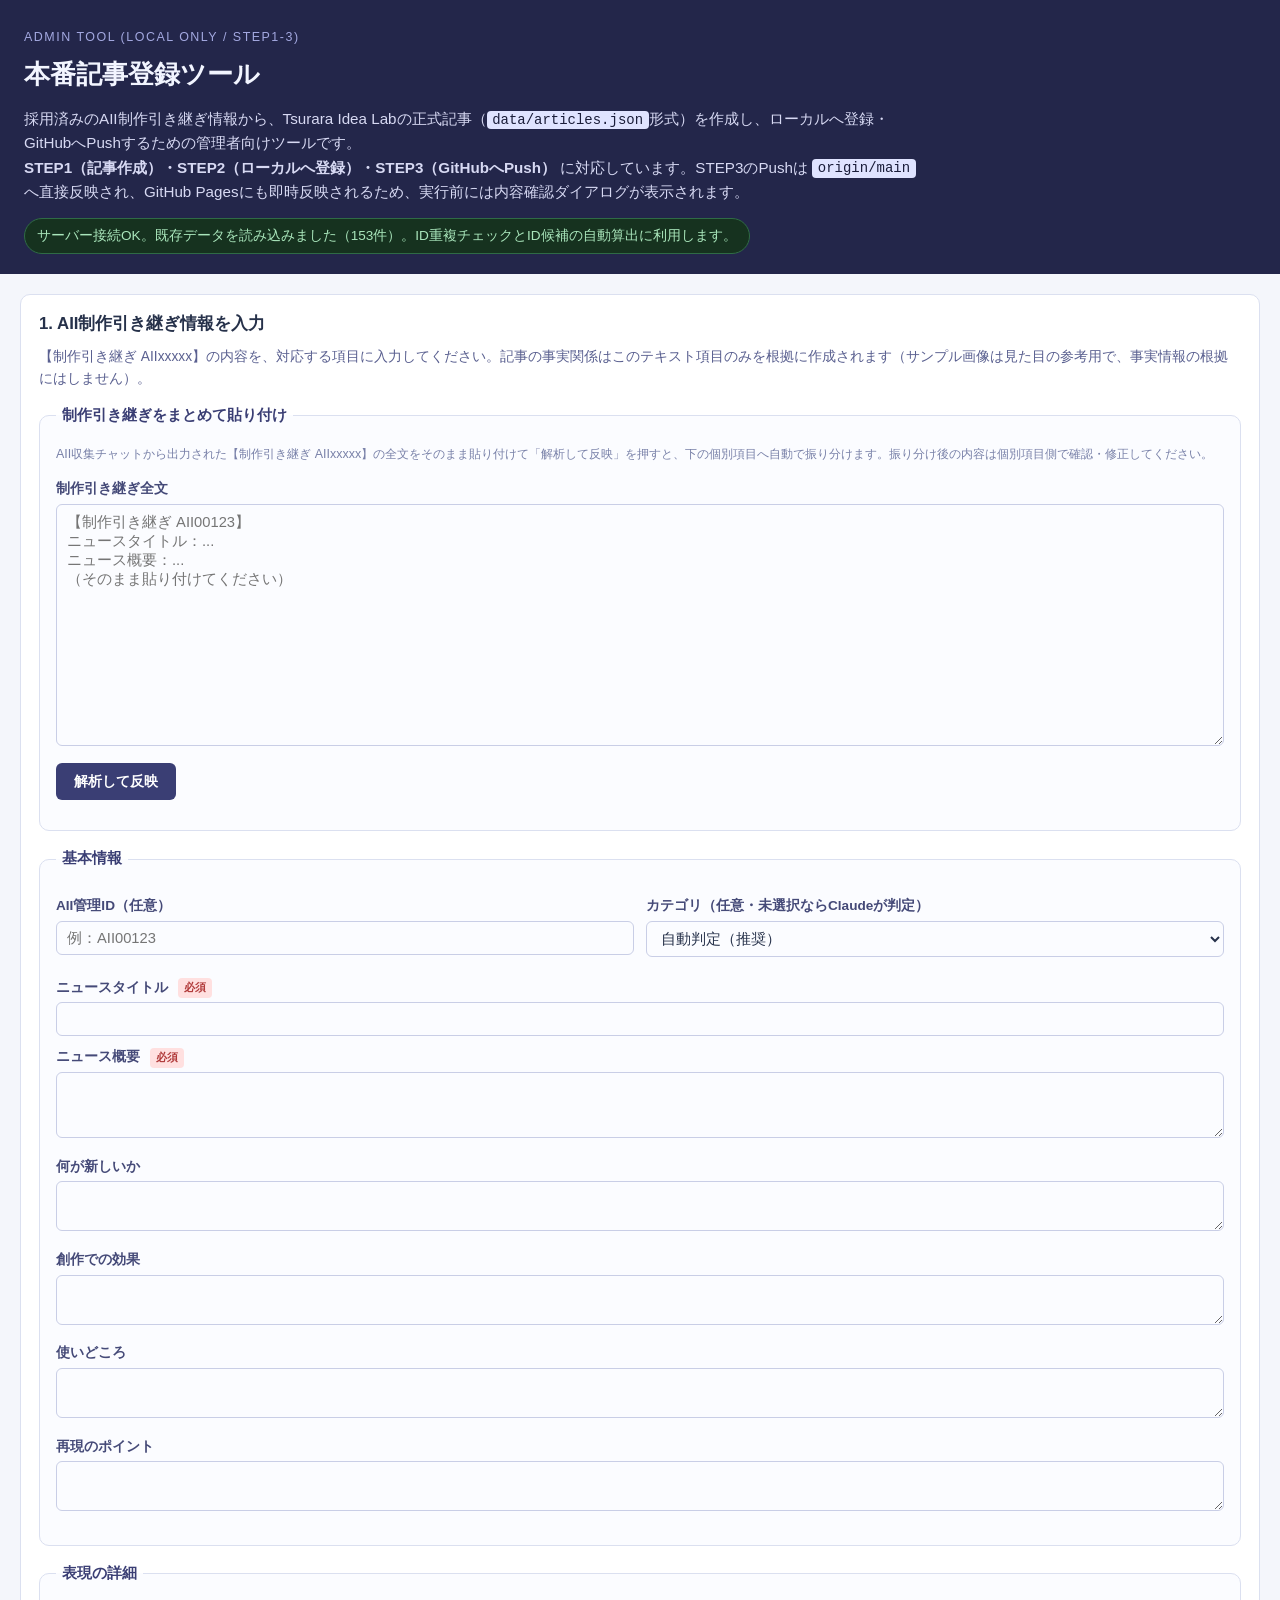
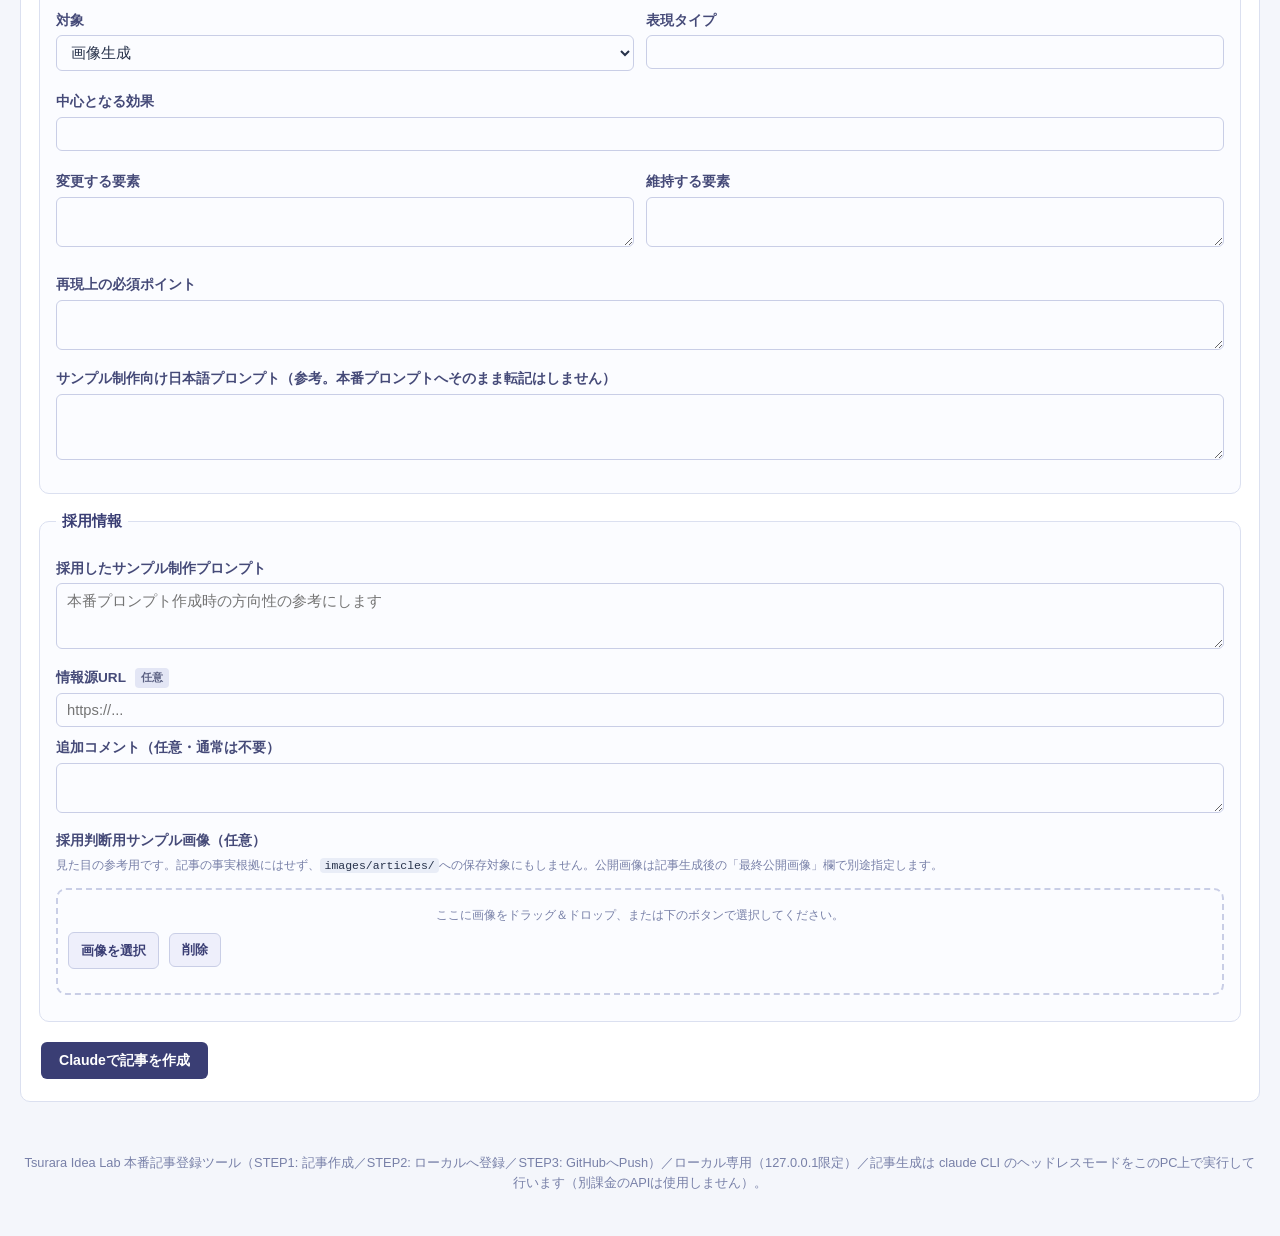
==== tools/article-publisher/index.html @ 63d7734d "Add article-publisher tool (STEP1-3: generate, register locally, push) Local admin tool that generat" ====
<!doctype html>
<html lang="ja">
<head>
  <meta charset="utf-8" />
  <meta name="viewport" content="width=device-width, initial-scale=1" />
  <title>本番記事登録ツール | Tsurara Idea Lab</title>
  <meta name="description" content="採用済みAIIニュースをTsurara Idea Labの正式記事へ変換するための管理者向けローカルツールです。" />
  <link rel="stylesheet" href="style.css" />
</head>
<body>
  <header class="pub-header">
    <p class="section-kicker">Admin Tool (Local Only / STEP1-3)</p>
    <h1>本番記事登録ツール</h1>
    <p class="pub-lead">
      採用済みのAII制作引き継ぎ情報から、Tsurara Idea Labの正式記事（<code>data/articles.json</code>形式）を作成し、ローカルへ登録・GitHubへPushするための管理者向けツールです。<br>
      <strong>STEP1（記事作成）・STEP2（ローカルへ登録）・STEP3（GitHubへPush）</strong> に対応しています。STEP3のPushは <code>origin/main</code> へ直接反映され、GitHub Pagesにも即時反映されるため、実行前には内容確認ダイアログが表示されます。
    </p>
    <p class="load-status" id="loadStatus">サーバー接続を確認しています…</p>
  </header>

  <main class="pub-main">

    <section class="flow-section" aria-label="AII制作引き継ぎ情報の入力" id="inputSection">
      <h2>1. AII制作引き継ぎ情報を入力</h2>
      <p class="section-desc">
        【制作引き継ぎ AIIxxxxx】の内容を、対応する項目に入力してください。記事の事実関係はこのテキスト項目のみを根拠に作成されます（サンプル画像は見た目の参考用で、事実情報の根拠にはしません）。
      </p>

      <form id="inputForm">
        <fieldset class="form-fieldset">
          <legend>制作引き継ぎをまとめて貼り付け</legend>
          <p class="field-hint">AII収集チャットから出力された【制作引き継ぎ AIIxxxxx】の全文をそのまま貼り付けて「解析して反映」を押すと、下の個別項目へ自動で振り分けます。振り分け後の内容は個別項目側で確認・修正してください。</p>
          <label class="form-field">
            <span class="form-label">制作引き継ぎ全文</span>
            <textarea id="fieldHandoffPaste" rows="14" placeholder="【制作引き継ぎ AII00123】&#10;ニュースタイトル：...&#10;ニュース概要：...&#10;（そのまま貼り付けてください）"></textarea>
          </label>
          <div class="section-actions">
            <button type="button" class="primary-button" id="parseHandoffButton">解析して反映</button>
            <span class="generate-status" id="parseHandoffStatus"></span>
          </div>
        </fieldset>

        <fieldset class="form-fieldset">
          <legend>基本情報</legend>
          <div class="bilingual-grid">
            <label class="form-field">
              <span class="form-label">AII管理ID（任意）</span>
              <input type="text" id="fieldAiiId" placeholder="例：AII00123">
            </label>
            <label class="form-field">
              <span class="form-label">カテゴリ（任意・未選択ならClaudeが判定）</span>
              <select id="fieldCategoryOverride">
                <option value="">自動判定（推奨）</option>
                <option value="FAS">FAS（ファッション）</option>
                <option value="JOB">JOB（職業）</option>
                <option value="PNF">PNF（ポーズ・表情）</option>
                <option value="VIS">VIS（ビジュアル演出）</option>
                <option value="SSN">SSN（季節）</option>
                <option value="ORI">ORI（オリジナル企画）</option>
                <option value="ITM">ITM（アイテム）</option>
              </select>
            </label>
          </div>

          <label class="form-field">
            <span class="form-label">ニュースタイトル <span class="required-mark">必須</span></span>
            <input type="text" id="fieldNewsTitle" required>
          </label>

          <label class="form-field">
            <span class="form-label">ニュース概要 <span class="required-mark">必須</span></span>
            <textarea id="fieldNewsSummary" rows="3" required></textarea>
          </label>

          <label class="form-field">
            <span class="form-label">何が新しいか</span>
            <textarea id="fieldWhatsNew" rows="2"></textarea>
          </label>

          <label class="form-field">
            <span class="form-label">創作での効果</span>
            <textarea id="fieldCreativeEffect" rows="2"></textarea>
          </label>

          <label class="form-field">
            <span class="form-label">使いどころ</span>
            <textarea id="fieldUseCasesRaw" rows="2"></textarea>
          </label>

          <label class="form-field">
            <span class="form-label">再現のポイント</span>
            <textarea id="fieldReproPoints" rows="2"></textarea>
          </label>
        </fieldset>

        <fieldset class="form-fieldset">
          <legend>表現の詳細</legend>

          <div class="bilingual-grid">
            <label class="form-field">
              <span class="form-label">対象</span>
              <select id="fieldTargetType">
                <option value="画像生成">画像生成</option>
                <option value="動画生成">動画生成</option>
              </select>
            </label>
            <label class="form-field">
              <span class="form-label">表現タイプ</span>
              <input type="text" id="fieldExpressionType">
            </label>
          </div>

          <label class="form-field">
            <span class="form-label">中心となる効果</span>
            <input type="text" id="fieldCoreEffect">
          </label>

          <div class="bilingual-grid">
            <label class="form-field">
              <span class="form-label">変更する要素</span>
              <textarea id="fieldChangedElements" rows="2"></textarea>
            </label>
            <label class="form-field">
              <span class="form-label">維持する要素</span>
              <textarea id="fieldKeptElements" rows="2"></textarea>
            </label>
          </div>

          <label class="form-field">
            <span class="form-label">再現上の必須ポイント</span>
            <textarea id="fieldMustHavePoints" rows="2"></textarea>
          </label>

          <label class="form-field">
            <span class="form-label">サンプル制作向け日本語プロンプト（参考。本番プロンプトへそのまま転記はしません）</span>
            <textarea id="fieldSampleTestPrompt" rows="3"></textarea>
          </label>
        </fieldset>

        <fieldset class="form-fieldset">
          <legend>採用情報</legend>

          <label class="form-field">
            <span class="form-label">採用したサンプル制作プロンプト</span>
            <textarea id="fieldAdoptedSamplePrompt" rows="3" placeholder="本番プロンプト作成時の方向性の参考にします"></textarea>
          </label>

          <label class="form-field">
            <span class="form-label">情報源URL <span class="optional-mark">任意</span></span>
            <input type="text" id="fieldSourceUrl" placeholder="https://...">
          </label>

          <label class="form-field">
            <span class="form-label">追加コメント（任意・通常は不要）</span>
            <textarea id="fieldExtraComments" rows="2"></textarea>
          </label>

          <div class="form-field">
            <span class="form-label">採用判断用サンプル画像（任意）</span>
            <p class="field-hint">見た目の参考用です。記事の事実根拠にはせず、<code>images/articles/</code>への保存対象にもしません。公開画像は記事生成後の「最終公開画像」欄で別途指定します。</p>
            <div class="drop-zone" id="sampleImageDropZone">
              <div id="sampleImagePreviewWrap" class="image-preview-wrap" hidden>
                <img id="sampleImagePreview" alt="サンプル画像プレビュー">
              </div>
              <p class="drop-zone-hint" id="sampleImageHint">ここに画像をドラッグ＆ドロップ、または下のボタンで選択してください。</p>
              <div class="section-actions">
                <label class="file-picker-button" for="sampleImageInput">画像を選択</label>
                <input type="file" id="sampleImageInput" accept="image/*" hidden>
                <button type="button" class="side-button" id="clearSampleImageButton">削除</button>
              </div>
            </div>
          </div>
        </fieldset>

        <div class="form-actions">
          <button type="button" class="primary-button" id="generateButton">Claudeで記事を作成</button>
          <span class="generate-status" id="generateStatus"></span>
        </div>
      </form>
    </section>

    <section class="flow-section" aria-label="生成結果" id="resultSection" hidden>
      <h2>2. 生成結果の確認・調整</h2>
      <p class="section-desc">
        Claudeが作成した内容です。登録前に内容を確認し、必要であれば直接編集してください（この画面での編集はプレビューと最終JSONにすぐ反映されます）。
      </p>

      <div class="result-grid">
        <div class="result-block">
          <details class="form-fieldset foldable-section" open>
            <summary>最終公開画像</summary>
            <p class="field-hint">STEP2でそのまま <code>images/articles/&lt;正式ID&gt;.png</code> として保存される画像です（PNG以外は自動的にPNGへ変換されます）。採用判断用サンプル画像とは別物として扱われ、自動では反映されません。本番プロンプトで再生成した画像をここへアップロードするか、サンプル画像をそのまま使う場合は下のボタンで明示的にコピーしてください。差し替えると右側の公開プレビューにも即座に反映されます。</p>
            <div class="drop-zone" id="finalImageDropZone">
              <div id="finalImagePreviewWrap" class="image-preview-wrap" hidden>
                <img id="finalImagePreview" alt="最終公開画像プレビュー">
              </div>
              <p class="drop-zone-hint" id="finalImageHint">記事生成後に、ここへ最終公開画像をドラッグ＆ドロップ、または下のボタンで選択してください。</p>
              <div class="section-actions">
                <label class="file-picker-button" for="finalImageInput">画像を選択</label>
                <input type="file" id="finalImageInput" accept="image/*" hidden>
                <button type="button" class="side-button" id="useSampleAsFinalButton">サンプル画像を最終公開画像にコピー</button>
                <button type="button" class="side-button" id="clearFinalImageButton">削除</button>
              </div>
            </div>
          </details>

          <details class="form-fieldset foldable-section" open>
            <summary>本番プロンプト</summary>
            <p class="field-hint">「本番プロンプトをコピー→外部で画像生成→上の最終公開画像を差し替え」という流れで使用します。</p>
            <div class="bilingual-grid">
              <label class="form-field">
                <span class="form-label">promptJa</span>
                <textarea id="fieldPromptJa" rows="6"></textarea>
              </label>
              <label class="form-field">
                <span class="form-label">promptEn</span>
                <textarea id="fieldPromptEn" rows="6"></textarea>
              </label>
            </div>
            <div class="section-actions">
              <button type="button" class="side-button" id="copyPromptJaButton">日本語プロンプトをコピー</button>
              <button type="button" class="side-button" id="copyPromptEnButton">英語プロンプトをコピー</button>
            </div>
          </details>

          <details class="form-fieldset foldable-section" open>
            <summary>正式ID・カテゴリ・日時</summary>
            <div class="bilingual-grid">
              <label class="form-field">
                <span class="form-label">正式ID候補</span>
                <div class="field-with-button">
                  <input type="text" id="fieldId" placeholder="カテゴリ確定後に自動採番されます">
                  <button type="button" class="side-button" id="regenerateIdButton">候補を再取得</button>
                </div>
                <span class="field-hint" id="idHint">data/articles.json の既存IDを確認して、次に使える候補を自動入力します。</span>
              </label>
              <label class="form-field">
                <span class="form-label">カテゴリ</span>
                <select id="fieldCategory">
                  <option value="FAS">FAS（ファッション）</option>
                  <option value="JOB">JOB（職業）</option>
                  <option value="PNF">PNF（ポーズ・表情）</option>
                  <option value="VIS">VIS（ビジュアル演出）</option>
                  <option value="SSN">SSN（季節）</option>
                  <option value="ORI">ORI（オリジナル企画）</option>
                  <option value="ITM">ITM（アイテム）</option>
                </select>
                <span class="field-hint" id="categoryReasonHint"></span>
              </label>
            </div>

            <div class="bilingual-grid">
              <label class="form-field">
                <span class="form-label">datetime</span>
                <div class="datetime-row">
                  <input type="date" id="fieldDatetimeDate">
                  <input type="time" id="fieldDatetimeTime">
                  <button type="button" class="side-button" id="setNowDatetimeButton">現在日時</button>
                </div>
              </label>
              <label class="form-field">
                <span class="form-label">publishedAt</span>
                <div class="datetime-row">
                  <input type="date" id="fieldPublishedAtDate">
                  <input type="time" id="fieldPublishedAtTime">
                  <button type="button" class="side-button" id="copyDatetimeButton">datetimeと同じ</button>
                </div>
              </label>
            </div>
          </details>

          <details class="form-fieldset foldable-section">
            <summary>タイトル・概要</summary>
            <div class="bilingual-grid">
              <label class="form-field">
                <span class="form-label">title</span>
                <input type="text" id="fieldTitle">
              </label>
              <label class="form-field">
                <span class="form-label">titleEn</span>
                <input type="text" id="fieldTitleEn">
              </label>
            </div>
            <div class="bilingual-grid">
              <label class="form-field">
                <span class="form-label">summary</span>
                <textarea id="fieldSummary" rows="3"></textarea>
              </label>
              <label class="form-field">
                <span class="form-label">summaryEn</span>
                <textarea id="fieldSummaryEn" rows="3"></textarea>
              </label>
            </div>
          </details>

          <details class="form-fieldset foldable-section">
            <summary>トレンド要素・使いどころ（1行1要素）</summary>
            <div class="bilingual-grid">
              <label class="form-field">
                <span class="form-label">trendElements</span>
                <textarea id="fieldTrendElements" rows="4"></textarea>
              </label>
              <label class="form-field">
                <span class="form-label">trendElementsEn</span>
                <textarea id="fieldTrendElementsEn" rows="4"></textarea>
              </label>
            </div>
            <div class="bilingual-grid">
              <label class="form-field">
                <span class="form-label">useCases</span>
                <textarea id="fieldUseCases" rows="4"></textarea>
              </label>
              <label class="form-field">
                <span class="form-label">useCasesEn</span>
                <textarea id="fieldUseCasesEn" rows="4"></textarea>
              </label>
            </div>
          </details>

          <details class="form-fieldset foldable-section">
            <summary>メモ</summary>
            <div class="bilingual-grid">
              <label class="form-field">
                <span class="form-label">noteTitle</span>
                <input type="text" id="fieldNoteTitle">
              </label>
              <label class="form-field">
                <span class="form-label">noteTitleEn</span>
                <input type="text" id="fieldNoteTitleEn">
              </label>
            </div>
            <div class="bilingual-grid">
              <label class="form-field">
                <span class="form-label">notes（1行1要素）</span>
                <textarea id="fieldNotes" rows="4"></textarea>
              </label>
              <label class="form-field">
                <span class="form-label">notesEn（1行1要素）</span>
                <textarea id="fieldNotesEn" rows="4"></textarea>
              </label>
            </div>
          </details>

          <details class="form-fieldset foldable-section">
            <summary>出典</summary>
            <label class="form-field">
              <span class="form-label">sourceUrl</span>
              <input type="text" id="fieldSourceUrlFinal">
            </label>
          </details>
        </div>

        <div class="result-block">
          <h2>公開プレビュー</h2>
          <p class="section-desc">Tsurara Idea Labへ公開した場合の記事詳細表示に近い見た目の簡易プレビューです（本体のHTML/CSSは変更せず、本ツール側だけで再現しています）。最終公開画像を差し替えると、ここにも即座に反映されます。なお、情報源URLは本体サイトでも非公開表示のため、このプレビューにも表示されません。</p>
          <div id="previewCard"></div>

          <details class="form-fieldset foldable-section" id="devJsonSection">
            <summary>開発者向け：生成JSON</summary>
            <div class="json-output-buttons">
              <button type="button" class="side-button" id="copyObjectButton">JSONをコピー（オブジェクトのみ）</button>
              <button type="button" class="side-button" id="copyForAppendButton">JSONをコピー（配列末尾追記用）</button>
            </div>
            <pre class="json-output" id="jsonOutput"></pre>
          </details>

          <div class="step-disabled-note">
            <strong>STEP3（GitHubへPush）は、ローカルへ登録した後に下の「4. GitHubへPush」から実行できます。</strong><br>
            push は <code>origin/main</code> へ直接反映され、GitHub Pagesにも即時反映されます。実行前に必ず内容をご確認ください。
          </div>
        </div>
      </div>
    </section>

    <section class="flow-section" aria-label="ローカルへ登録" id="registerSection" hidden>
      <h2>3. ローカルへ登録</h2>
      <p class="section-desc">
        上記の記事内容・最終公開画像・公開プレビューをすべてご確認のうえ実行してください。実行すると <code>data/articles.json</code> への追記と、最終画像の <code>images/articles/</code> への保存を行います。登録前に <code>data/articles.json</code> のバックアップを別フォルダへ作成し、JSON構文・ID重複・必須項目を検証してから書き込みます。検証に失敗した場合は何も書き込みません。
      </p>
      <div class="form-actions">
        <button type="button" class="primary-button" id="registerButton">ローカルへ登録</button>
        <span class="generate-status" id="registerStatus"></span>
      </div>
      <div id="registerReport"></div>
    </section>

    <section class="flow-section final-action-section" aria-label="GitHubへPush" id="pushSection" hidden>
      <h2>4. GitHubへPush <span class="final-action-badge">最終操作</span></h2>
      <p class="section-desc">
        ローカルへ登録した内容を <code>origin/main</code> へコミット・pushします。push は即座に GitHub Pages（本番サイト）へ反映されます。実行すると、まず <code>data/articles.json</code> をコミット（Update articles.json）し、最終画像がある場合は続けて画像もコミットしたうえで、まとめて1回だけ push します。この記事登録に関係のない変更が作業ツリーに残っている場合は、誤push防止のため自動的に中止します。
      </p>
      <div class="form-actions">
        <button type="button" class="primary-button" id="pushButton">GitHubへPush</button>
        <span class="generate-status" id="pushStatus"></span>
      </div>
      <div id="pushReport"></div>
    </section>

  </main>

  <footer class="pub-footer">
    <p>Tsurara Idea Lab 本番記事登録ツール（STEP1: 記事作成／STEP2: ローカルへ登録／STEP3: GitHubへPush）／ローカル専用（127.0.0.1限定）／記事生成は claude CLI のヘッドレスモードをこのPC上で実行して行います（別課金のAPIは使用しません）。</p>
  </footer>

  <div class="preview-image-modal" id="previewImageModal" hidden>
    <button type="button" class="preview-image-modal-close" id="previewImageModalClose" aria-label="閉じる">×</button>
    <img id="previewImageModalImg" alt="">
  </div>

  <script src="app.js"></script>
</body>
</html>
---- tools/article-publisher/style.css ----
/* Tsurara Idea Lab - 本番記事登録ツール（管理者向け・ローカル専用）
   このファイルはサイト本体の style.css、および tools/article-editor/style.css とは
   独立しており、配色・クラス名を独自定義したものです。サイト本体・他ツールは参照・変更していません。 */

* {
  box-sizing: border-box;
}

body {
  margin: 0;
  font-family: -apple-system, BlinkMacSystemFont, "Hiragino Sans", "Yu Gothic", "Segoe UI", sans-serif;
  background: #f4f6fb;
  color: #26314a;
  line-height: 1.6;
}

code {
  background: #e9edf7;
  color: #26314a;
  padding: 0.1em 0.4em;
  border-radius: 4px;
  font-size: 0.92em;
}

/* ヘッダー（濃紺背景）内では、本文より明るい背景色にしてコントラストを確保する */
.pub-header code {
  background: #dfe3ff;
  color: #1a1d3a;
}

.pub-header {
  padding: 28px 24px 20px;
  background: #23264a;
  color: #f2f5ff;
}

.section-kicker {
  margin: 0 0 6px;
  font-size: 0.78rem;
  letter-spacing: 0.12em;
  text-transform: uppercase;
  color: #a3a8e0;
}

.pub-header h1 {
  margin: 0 0 12px;
  font-size: 1.6rem;
}

.pub-lead {
  margin: 0 0 14px;
  max-width: 900px;
  color: #d7d9f3;
  font-size: 0.95rem;
}

.load-status {
  display: inline-block;
  margin: 0;
  padding: 6px 12px;
  border-radius: 999px;
  font-size: 0.85rem;
  background: #33366333;
  border: 1px solid #4a4d8a;
}

.load-status.is-ok {
  background: #16321f;
  border-color: #2f6b45;
  color: #a9e6bb;
}

.load-status.is-error {
  background: #3a1c1c;
  border-color: #8a3a3a;
  color: #f2b8b8;
}

.pub-main {
  display: flex;
  flex-direction: column;
  gap: 20px;
  padding: 20px;
  max-width: 1400px;
  margin: 0 auto;
}

/* --- 共通の「一つの塊」カード --- */

.flow-section,
.result-block {
  border: 1px solid #dbe0f0;
  border-radius: 10px;
  padding: 16px 18px 18px;
  background: #ffffff;
}

.flow-section h2,
.result-block h2 {
  margin: 0 0 8px;
  font-size: 1.05rem;
  color: #26314a;
}

/* --- 「ローカルへ登録」を最終操作として強調する --- */

.final-action-section {
  border-color: #b9c0f0;
  background: linear-gradient(180deg, #f4f5ff, #ffffff);
}

.final-action-badge {
  display: inline-block;
  margin-left: 8px;
  padding: 3px 10px;
  border-radius: 999px;
  font-size: 0.68rem;
  font-weight: 700;
  background: #3a3e74;
  color: #fff;
  vertical-align: middle;
}

.final-action-section .primary-button {
  padding: 12px 28px;
  font-size: 0.98rem;
}

.section-desc {
  margin: 0 0 14px;
  font-size: 0.86rem;
  color: #5a6090;
}

.section-actions {
  display: flex;
  align-items: center;
  gap: 10px;
  flex-wrap: wrap;
  margin: 4px 0 14px;
}

/* --- フォーム共通 --- */

.form-fieldset {
  border: 1px solid #dbe0f0;
  border-radius: 10px;
  padding: 14px 16px 16px;
  background: #fbfcff;
  margin: 0 0 16px;
}

.form-fieldset legend {
  padding: 0 6px;
  font-weight: 600;
  font-size: 0.92rem;
  color: #3a3e74;
}

/* --- 折りたたみ可能なセクション（<details>/<summary>を .form-fieldset に重ねて使用） --- */

.foldable-section summary {
  display: flex;
  align-items: center;
  gap: 7px;
  margin: -2px -4px 10px;
  padding: 4px;
  font-weight: 600;
  font-size: 0.92rem;
  color: #3a3e74;
  cursor: pointer;
  list-style: none;
}

.foldable-section summary::-webkit-details-marker {
  display: none;
}

.foldable-section summary::before {
  content: '▸';
  display: inline-block;
  font-size: 0.68rem;
  color: #7880a8;
  transition: transform 0.15s;
}

.foldable-section[open] summary::before {
  transform: rotate(90deg);
}

.foldable-section summary:hover {
  color: #2c2f5c;
}

.foldable-section:not([open]) {
  padding-bottom: 14px;
}

.form-field {
  display: block;
  margin: 10px 0;
}

.form-label {
  display: block;
  margin-bottom: 4px;
  font-size: 0.85rem;
  font-weight: 600;
  color: #454a78;
}

.required-mark {
  display: inline-block;
  margin-left: 6px;
  padding: 1px 6px;
  border-radius: 4px;
  font-size: 0.7rem;
  font-weight: 700;
  background: #ffe0e0;
  color: #b13a3a;
  vertical-align: middle;
}

.optional-mark {
  display: inline-block;
  margin-left: 6px;
  padding: 1px 6px;
  border-radius: 4px;
  font-size: 0.7rem;
  font-weight: 700;
  background: #e3e6f5;
  color: #5a6082;
  vertical-align: middle;
}

input[type="text"],
input[type="date"],
input[type="time"],
select,
textarea {
  width: 100%;
  padding: 8px 10px;
  border: 1px solid #c9cee6;
  border-radius: 6px;
  font-size: 0.92rem;
  font-family: inherit;
  background: #fbfcff;
  color: #26314a;
}

textarea {
  resize: vertical;
  min-height: 2.4em;
}

input:focus,
select:focus,
textarea:focus {
  outline: 2px solid #6f74d6;
  outline-offset: 1px;
}

.field-with-button,
.datetime-row {
  display: flex;
  gap: 8px;
  flex-wrap: wrap;
}

.field-with-button input,
.datetime-row input[type="date"],
.datetime-row input[type="time"] {
  flex: 1 1 120px;
}

.field-hint {
  display: block;
  margin-top: 4px;
  font-size: 0.78rem;
  color: #7880a8;
}

.bilingual-grid {
  display: grid;
  grid-template-columns: 1fr 1fr;
  gap: 12px;
}

/* --- 画像アップロード / ドラッグ＆ドロップ --- */

.drop-zone {
  border: 2px dashed #c9cee6;
  border-radius: 10px;
  padding: 10px;
  transition: border-color 0.15s, background 0.15s;
}

.drop-zone.is-dragover {
  border-color: #6f74d6;
  background: #eeeffb;
}

.drop-zone-hint {
  margin: 6px 2px;
  font-size: 0.76rem;
  color: #7880a8;
  text-align: center;
}

.image-preview-wrap {
  margin-bottom: 8px;
  text-align: center;
}

.image-preview-wrap img {
  max-width: 100%;
  max-height: 280px;
  border-radius: 8px;
  border: 1px solid #dbe0f0;
}

.file-picker-button {
  padding: 7px 12px;
  border: 1px solid #c9cee6;
  border-radius: 6px;
  background: #eeeffb;
  color: #3a3e74;
  font-size: 0.82rem;
  font-weight: 600;
  cursor: pointer;
  display: inline-block;
}

.file-picker-button:hover {
  background: #dde0f7;
}

/* --- ボタン --- */

.primary-button {
  padding: 9px 18px;
  border: none;
  border-radius: 6px;
  background: #3a3e74;
  color: #fff;
  font-size: 0.88rem;
  font-weight: 700;
  cursor: pointer;
}

.primary-button:hover {
  background: #2c2f5c;
}

.side-button {
  padding: 7px 12px;
  border: 1px solid #c9cee6;
  border-radius: 6px;
  background: #eeeffb;
  color: #3a3e74;
  font-size: 0.82rem;
  font-weight: 600;
  cursor: pointer;
  white-space: nowrap;
}

.side-button:hover {
  background: #dde0f7;
}

.primary-button:disabled,
.side-button:disabled {
  opacity: 0.5;
  cursor: not-allowed;
}

.form-actions {
  display: flex;
  align-items: center;
  gap: 12px;
  padding: 4px 2px;
  flex-wrap: wrap;
}

.generate-status {
  font-size: 0.84rem;
  color: #7880a8;
}

.generate-status.is-loading {
  color: #4a4e8a;
  font-weight: 600;
}

.generate-status.is-error {
  color: #a33a3a;
  font-weight: 600;
}

.generate-status.is-ok {
  color: #2f7a4a;
  font-weight: 600;
}

/* --- 生成結果 --- */

.result-grid {
  display: grid;
  grid-template-columns: 1fr 1fr;
  gap: 20px;
  align-items: start;
}

.json-output-buttons {
  display: flex;
  gap: 8px;
  flex-wrap: wrap;
  margin-bottom: 10px;
}

.json-output {
  margin: 0 0 16px;
  padding: 12px;
  background: #1c1f40;
  color: #d7d9f3;
  border-radius: 8px;
  font-size: 0.8rem;
  overflow-x: auto;
  white-space: pre;
  max-height: 420px;
  overflow-y: auto;
}

.step-disabled-note {
  padding: 12px 14px;
  border-radius: 8px;
  background: #fff3d0;
  border: 1px solid #e9d38a;
  color: #6d5410;
  font-size: 0.84rem;
}

/* --- 記事プレビューカード（サイト本体の記事詳細表示に近い見た目を独自CSSで再現。
   本体の style.css / script.js は参照・変更していません） --- */

.preview-card {
  border: 1px solid #e0e3f2;
  border-radius: 14px;
  padding: 16px;
  background: #fbfcff;
  margin-bottom: 18px;
}

.preview-empty {
  font-size: 0.86rem;
  color: #7880a8;
}

.preview-empty-inline {
  font-size: 0.78rem;
  color: #9aa0c4;
  list-style: none;
}

.preview-hero {
  display: grid;
  grid-template-columns: minmax(140px, 220px) minmax(0, 1fr);
  gap: 16px;
  align-items: start;
}

.preview-hero-image {
  width: 100%;
  height: 220px;
  object-fit: contain;
  border-radius: 12px;
  border: 1px solid #e0e3f2;
  background: linear-gradient(135deg, #eaf6fb, #f5eff9);
  cursor: zoom-in;
}

/* --- 公開プレビュー画像の拡大表示モーダル --- */

.preview-image-modal {
  position: fixed;
  inset: 0;
  background: rgba(20, 22, 46, 0.82);
  display: flex;
  align-items: center;
  justify-content: center;
  padding: 32px;
  z-index: 1000;
}

.preview-image-modal[hidden] {
  display: none;
}

.preview-image-modal img {
  max-width: 100%;
  max-height: 100%;
  object-fit: contain;
  border-radius: 10px;
  box-shadow: 0 20px 60px rgba(0, 0, 0, 0.4);
}

.preview-image-modal-close {
  position: absolute;
  top: 18px;
  right: 22px;
  width: 40px;
  height: 40px;
  border-radius: 999px;
  border: none;
  background: rgba(255, 255, 255, 0.92);
  color: #26314a;
  font-size: 1.3rem;
  line-height: 1;
  cursor: pointer;
}

.preview-hero-image-empty {
  display: flex;
  align-items: center;
  justify-content: center;
  text-align: center;
  font-size: 0.76rem;
  color: #9aa0c4;
  padding: 8px;
}

.preview-meta-line {
  display: flex;
  align-items: center;
  gap: 8px;
  flex-wrap: wrap;
  margin-bottom: 8px;
  font-size: 0.78rem;
  color: #7880a8;
}

.preview-badge {
  display: inline-block;
  padding: 3px 10px;
  border-radius: 999px;
  font-size: 0.74rem;
  font-weight: 700;
}

.preview-badge.category-fas { background: #ffe8f0; color: #a94f73; }
.preview-badge.category-vis { background: #e8ecff; color: #5560a7; }
.preview-badge.category-ssn { background: #e4f7ee; color: #398366; }
.preview-badge.category-pnf { background: #fff0e2; color: #9a5a20; }
.preview-badge.category-itm { background: #e9f7ff; color: #2f7199; }
.preview-badge.category-job { background: #e6f4ff; color: #356f9a; }
.preview-badge.category-ori { background: #efe8ff; color: #6f55aa; }

.preview-new-badge {
  display: inline-flex;
  align-items: center;
  padding: 3px 10px;
  border-radius: 999px;
  background: linear-gradient(135deg, #12b76a, #039855);
  color: #fff;
  font-size: 0.72rem;
  font-weight: 800;
  letter-spacing: 0.04em;
}

.preview-title {
  margin: 0 0 8px;
  font-size: 1.1rem;
  color: #26314a;
}

.preview-summary {
  margin: 0 0 10px;
  font-size: 0.88rem;
  color: #454a78;
  line-height: 1.75;
}

.preview-copy-row {
  display: flex;
  flex-wrap: wrap;
  gap: 8px;
  margin-top: 4px;
}

.preview-copy-button {
  padding: 7px 12px;
  border: 1px solid #c9cee6;
  border-radius: 6px;
  background: #f6f9fc;
  color: #3a3e74;
  font-size: 0.8rem;
  font-weight: 700;
  cursor: pointer;
}

.preview-copy-button.is-primary {
  background: #3a3e74;
  border-color: #3a3e74;
  color: #fff;
}

.preview-copy-button:hover {
  opacity: 0.88;
}

.preview-tag-row {
  display: flex;
  gap: 6px;
  flex-wrap: wrap;
  margin-bottom: 10px;
}

.preview-tag {
  padding: 3px 8px;
  border-radius: 999px;
  background: #f0f6fb;
  color: #5b78a0;
  font-size: 0.76rem;
  font-weight: 700;
}

.preview-section {
  margin-top: 16px;
  padding-top: 14px;
  border-top: 1px solid #e6edf5;
}

.preview-section h3 {
  margin: 0 0 6px;
  font-size: 0.82rem;
  color: #3a3e74;
}

.preview-prompt-box {
  padding: 10px 12px;
  background: #f6f9fd;
  border: 1px solid #e4edf7;
  border-radius: 10px;
  font-size: 0.82rem;
  color: #26314a;
  white-space: pre-wrap;
  line-height: 1.7;
  max-height: 280px;
  overflow: auto;
}

.preview-notes-list {
  margin: 0;
  padding-left: 20px;
  font-size: 0.84rem;
  color: #454a78;
  line-height: 1.8;
}

@media (max-width: 560px) {
  .preview-hero {
    grid-template-columns: 1fr;
  }
}

/* --- STEP2: ローカルへ登録の結果レポート --- */

.register-stats {
  display: flex;
  gap: 10px;
  flex-wrap: wrap;
  margin: 10px 0;
}

.stat-pill {
  padding: 6px 14px;
  border-radius: 999px;
  font-size: 0.85rem;
  font-weight: 700;
  background: #eeeffb;
  color: #3a3e74;
}

.register-article-line {
  margin: 0 0 10px;
  font-size: 0.94rem;
}

.check-list {
  margin: 0 0 10px;
  padding-left: 4px;
  list-style: none;
  font-size: 0.88rem;
}

.check-list li {
  margin-bottom: 4px;
}

.check-list .check-pass {
  color: #2f7a4a;
}

.check-list .check-fail {
  color: #a33a3a;
  font-weight: 700;
}

.check-list .check-pending {
  color: #7880a8;
}

.changed-file-list {
  margin: 0 0 10px;
  padding-left: 18px;
  font-size: 0.86rem;
}

.register-error {
  padding: 8px 12px;
  border-radius: 6px;
  background: #ffe1e1;
  color: #a33a3a;
  font-weight: 600;
  font-size: 0.88rem;
}

.pub-footer {
  padding: 18px 24px 30px;
  text-align: center;
  font-size: 0.8rem;
  color: #7880a8;
}

@media (max-width: 980px) {
  .result-grid,
  .bilingual-grid {
    grid-template-columns: 1fr;
  }
}

@media (max-width: 640px) {
  .pub-header {
    padding: 22px 16px 16px;
  }

  .pub-main {
    padding: 16px;
  }

  .form-actions {
    flex-wrap: wrap;
  }
}
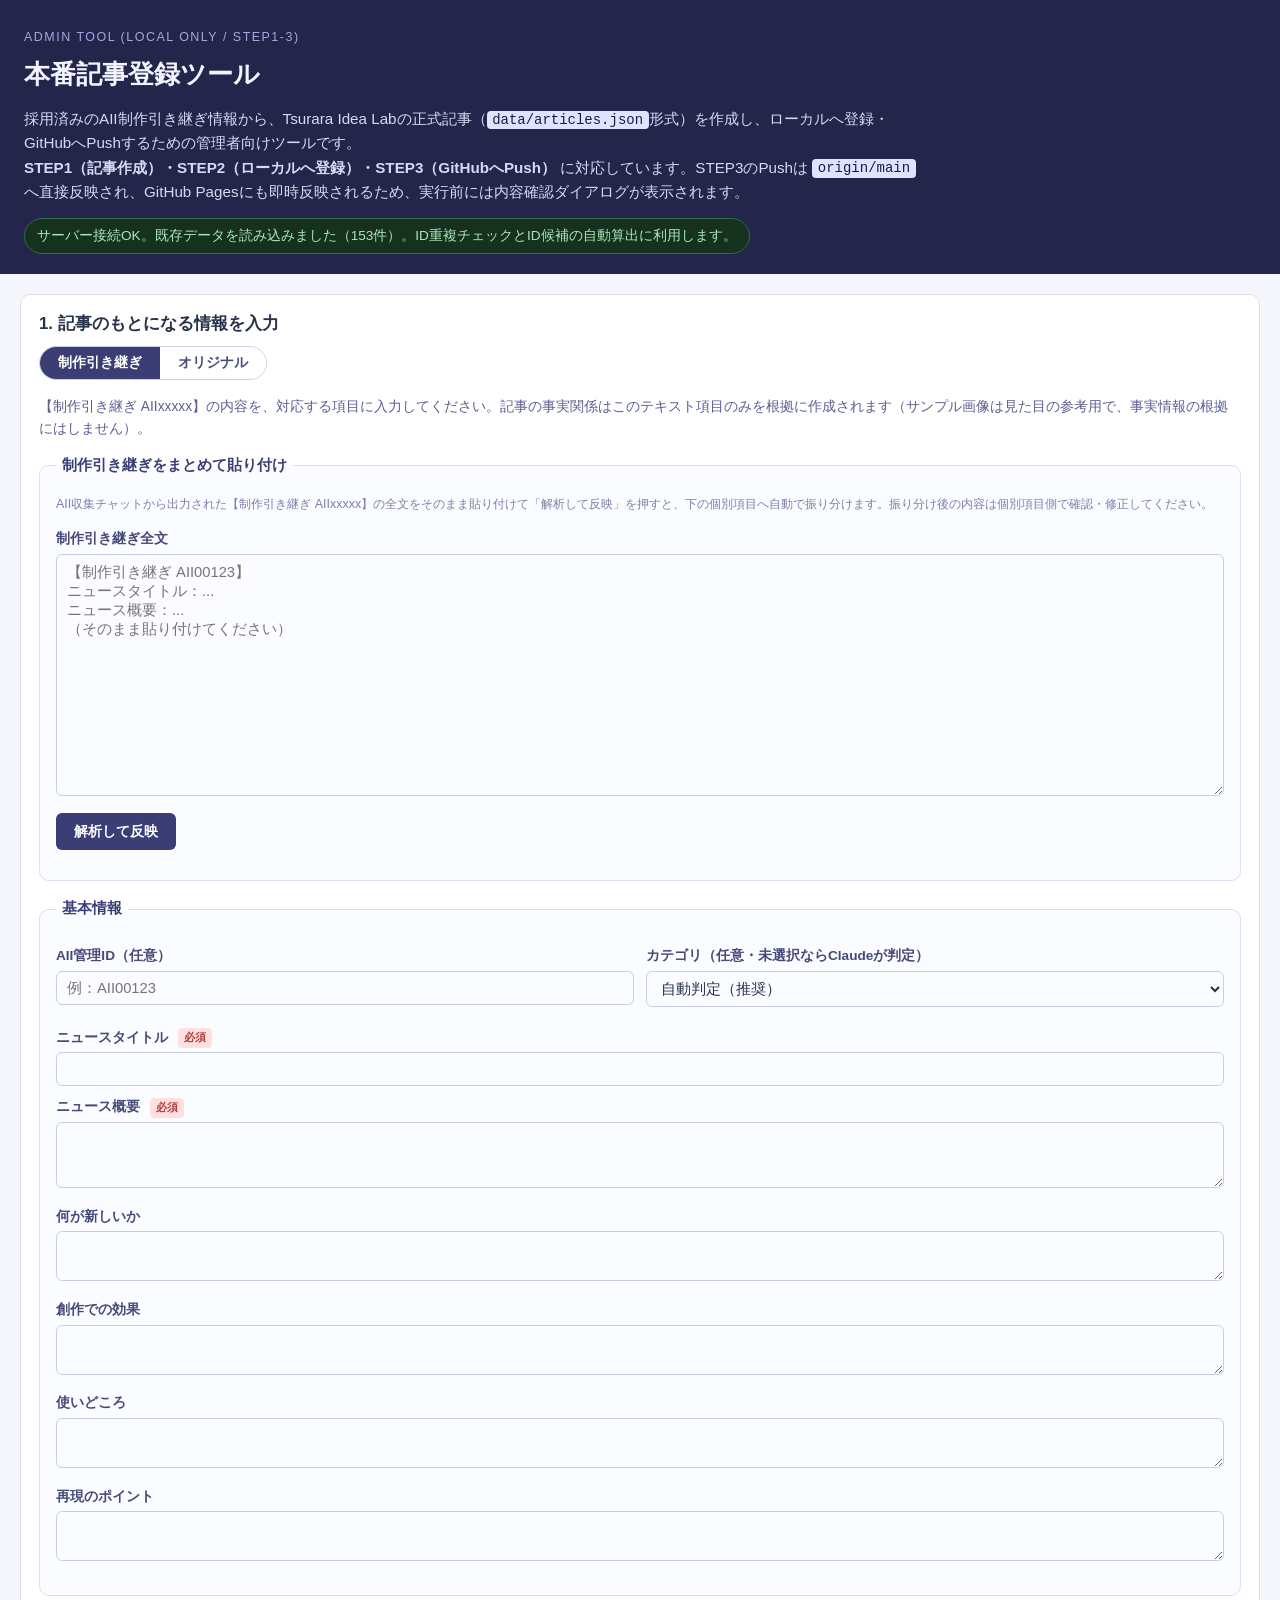
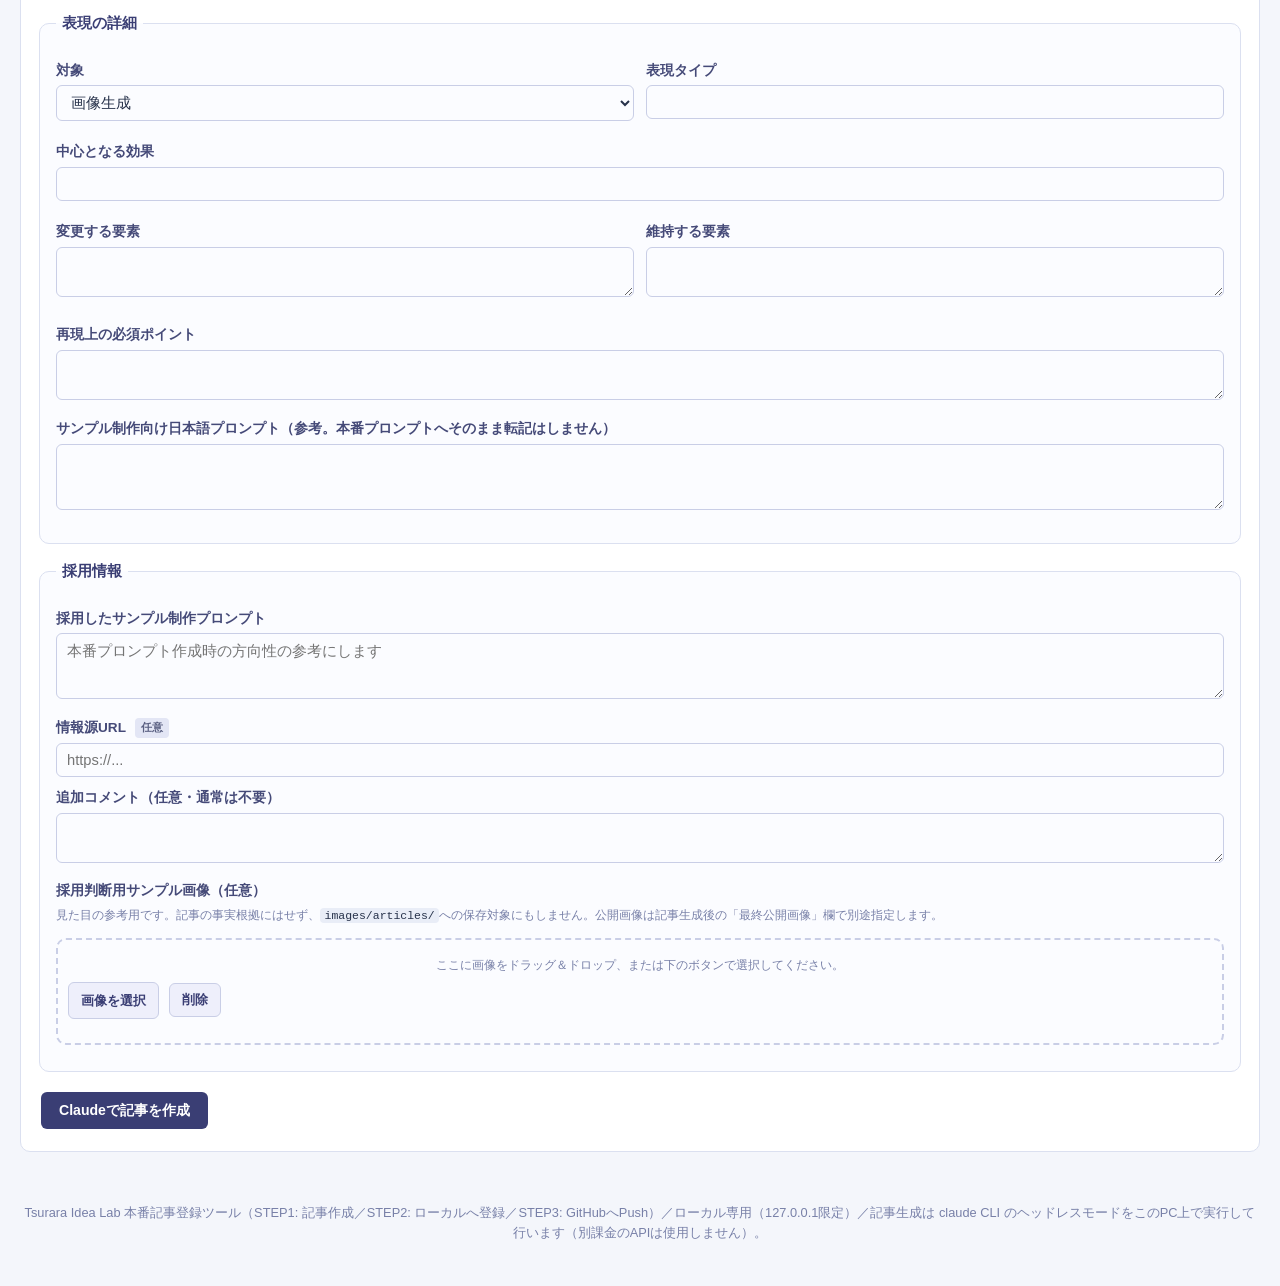
==== commit 16bd9610: "Add original-input mode to article-publisher Adds a [制作引き継ぎ]/[オリジナル] tab next to the existing AII ha" ====
--- a/tools/article-publisher/index.html
+++ b/tools/article-publisher/index.html
@@ -20,8 +20,15 @@
 
   <main class="pub-main">
 
-    <section class="flow-section" aria-label="AII制作引き継ぎ情報の入力" id="inputSection">
-      <h2>1. AII制作引き継ぎ情報を入力</h2>
+    <section class="flow-section" aria-label="記事のもとになる情報を入力" id="inputSection">
+      <h2>1. 記事のもとになる情報を入力</h2>
+
+      <div class="input-mode-tabs" id="inputModeTabs" role="tablist" aria-label="入力方式">
+        <button type="button" class="input-mode-tab is-active" data-mode="handoff" role="tab" aria-selected="true" id="inputModeTabHandoff">制作引き継ぎ</button>
+        <button type="button" class="input-mode-tab" data-mode="original" role="tab" aria-selected="false" id="inputModeTabOriginal">オリジナル</button>
+      </div>
+
+      <div class="input-mode-panel" id="handoffPanel" data-mode-panel="handoff">
       <p class="section-desc">
         【制作引き継ぎ AIIxxxxx】の内容を、対応する項目に入力してください。記事の事実関係はこのテキスト項目のみを根拠に作成されます（サンプル画像は見た目の参考用で、事実情報の根拠にはしません）。
       </p>
@@ -177,6 +184,39 @@
           <span class="generate-status" id="generateStatus"></span>
         </div>
       </form>
+      </div>
+
+      <div class="input-mode-panel" id="originalPanel" data-mode-panel="original" hidden>
+        <p class="section-desc">
+          ニュース・トレンド収集を経由せず、ChatGPTとの相談などによってすでに直接制作した完成済みのAI画像生成プロンプトを記事化する場合はこちらを使用してください。AII/FASのような制作引き継ぎIDは不要です（架空のIDは生成されません）。
+        </p>
+
+        <form id="originalForm">
+          <fieldset class="form-fieldset">
+            <legend>オリジナル入力</legend>
+
+            <label class="form-field">
+              <span class="form-label">記事タイトル・テーマ <span class="required-mark">必須</span></span>
+              <input type="text" id="fieldOriginalTheme" required placeholder="例：天気付きキャラクターポストカード">
+            </label>
+
+            <label class="form-field">
+              <span class="form-label">完成した日本語プロンプト <span class="required-mark">必須</span></span>
+              <textarea id="fieldOriginalPromptJa" rows="8" required placeholder="すでに完成しているAI画像生成用プロンプトをそのまま貼り付けてください（意味・条件は保ったまま記事化します）"></textarea>
+            </label>
+
+            <label class="form-field">
+              <span class="form-label">補足情報 <span class="optional-mark">任意</span></span>
+              <textarea id="fieldOriginalNotes" rows="4" placeholder="目的・特徴・使いどころ・前提条件・注意事項・添付画像の使い方・想定用途など、自由に記述してください"></textarea>
+            </label>
+          </fieldset>
+
+          <div class="form-actions">
+            <button type="button" class="primary-button" id="generateOriginalButton">Claudeで記事を作成</button>
+            <span class="generate-status" id="generateOriginalStatus"></span>
+          </div>
+        </form>
+      </div>
     </section>
 
     <section class="flow-section" aria-label="生成結果" id="resultSection" hidden>
--- a/tools/article-publisher/style.css
+++ b/tools/article-publisher/style.css
@@ -138,6 +138,31 @@
   gap: 10px;
   flex-wrap: wrap;
   margin: 4px 0 14px;
+}
+
+/* --- 入力方式切り替え（制作引き継ぎ／オリジナル） --- */
+
+.input-mode-tabs {
+  display: inline-flex;
+  border: 1px solid #c9d1e6;
+  border-radius: 999px;
+  overflow: hidden;
+  margin: 0 0 16px;
+}
+
+.input-mode-tab {
+  padding: 7px 18px;
+  border: none;
+  background: #fff;
+  color: #445078;
+  font-size: 0.86rem;
+  font-weight: 600;
+  cursor: pointer;
+}
+
+.input-mode-tab.is-active {
+  background: #3a3e74;
+  color: #fff;
 }
 
 /* --- フォーム共通 --- */
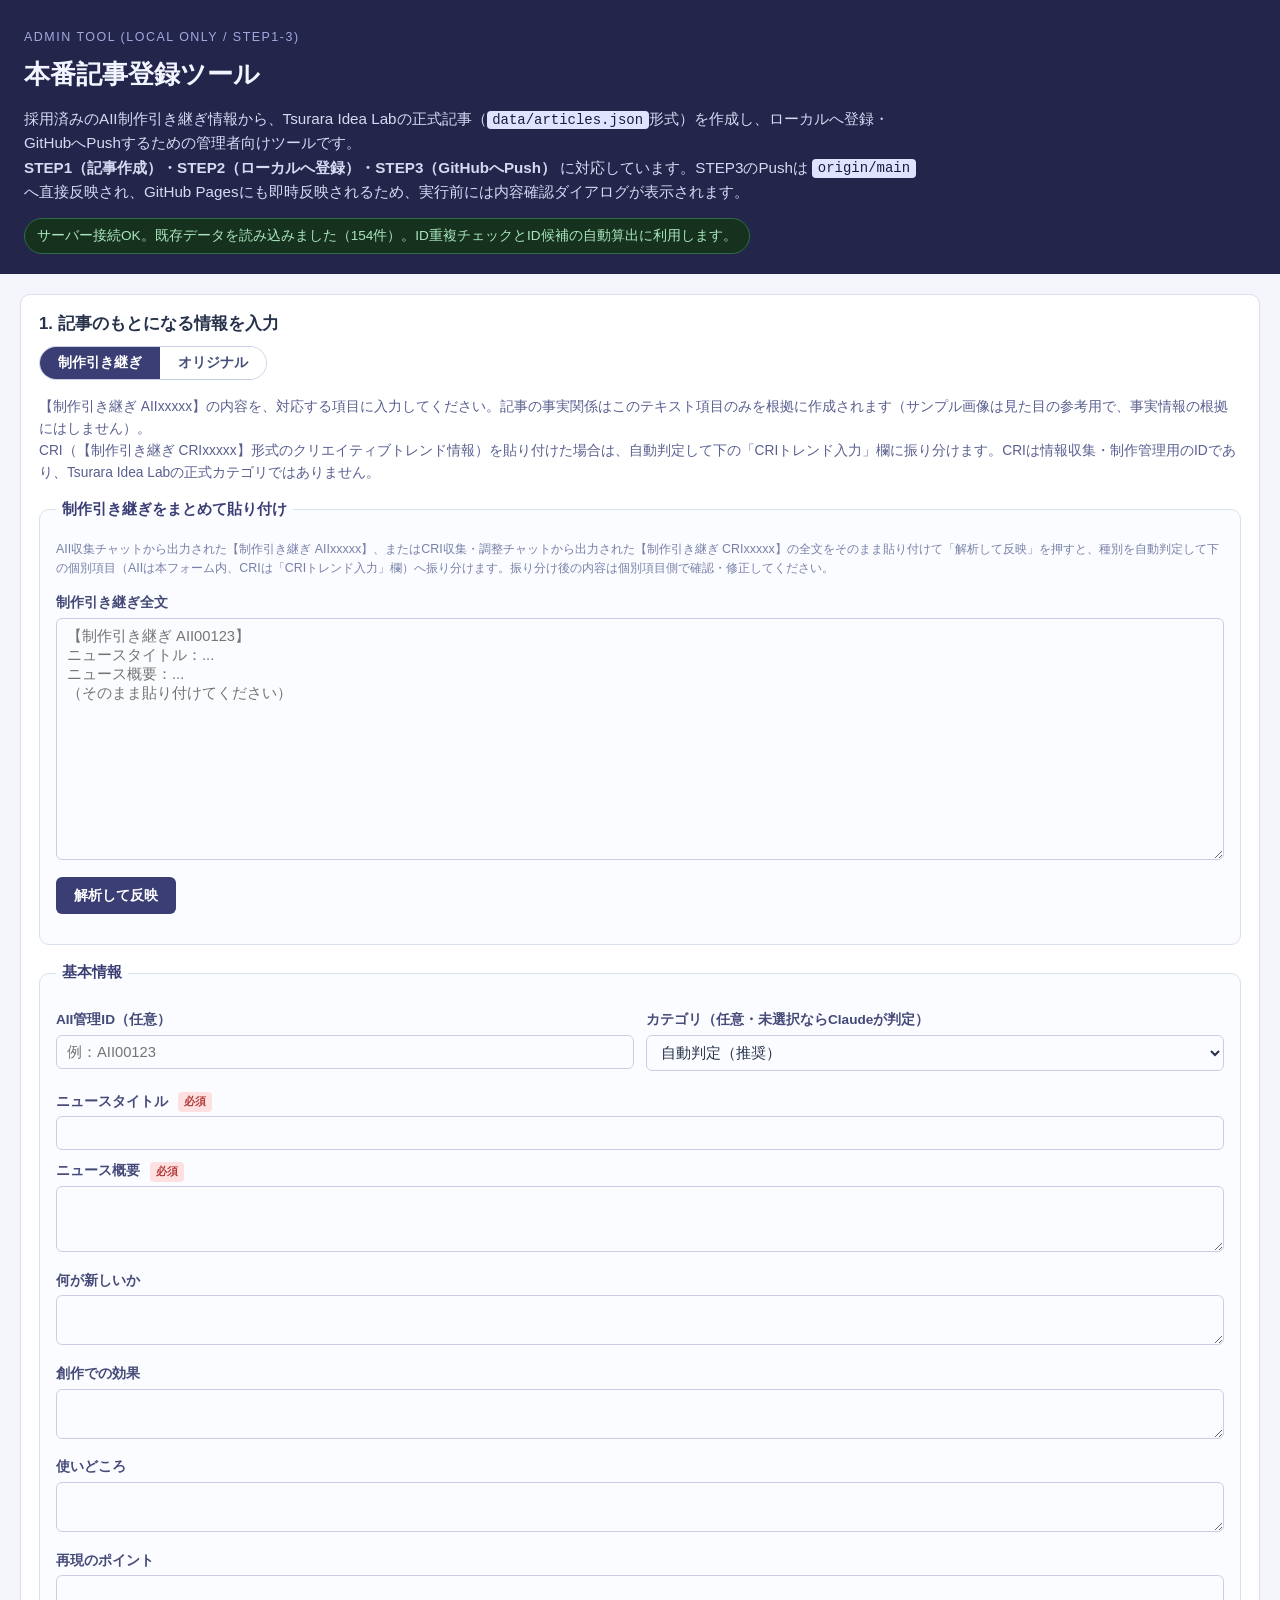
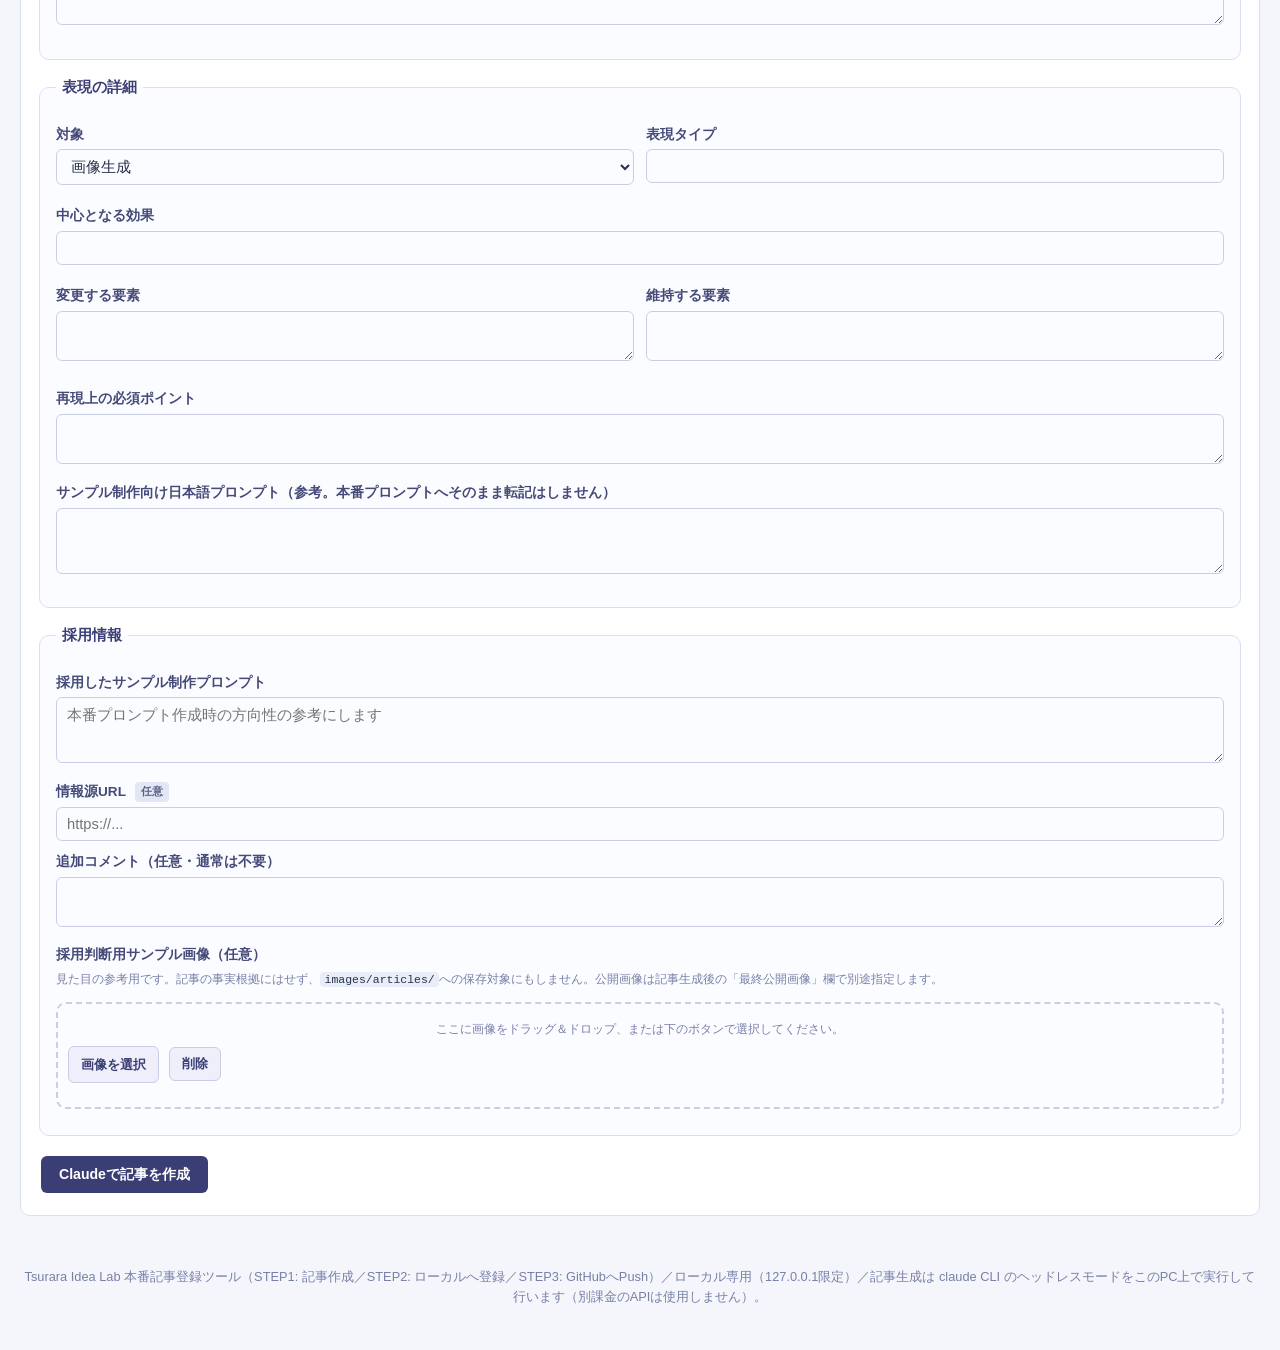
==== commit bfffc8dd: "Add CRI (creative trend) support to article-publisher Adds a CRI-specific parser, prompt builder, an" ====
--- a/tools/article-publisher/index.html
+++ b/tools/article-publisher/index.html
@@ -30,13 +30,14 @@
 
       <div class="input-mode-panel" id="handoffPanel" data-mode-panel="handoff">
       <p class="section-desc">
-        【制作引き継ぎ AIIxxxxx】の内容を、対応する項目に入力してください。記事の事実関係はこのテキスト項目のみを根拠に作成されます（サンプル画像は見た目の参考用で、事実情報の根拠にはしません）。
+        【制作引き継ぎ AIIxxxxx】の内容を、対応する項目に入力してください。記事の事実関係はこのテキスト項目のみを根拠に作成されます（サンプル画像は見た目の参考用で、事実情報の根拠にはしません）。<br>
+        CRI（【制作引き継ぎ CRIxxxxx】形式のクリエイティブトレンド情報）を貼り付けた場合は、自動判定して下の「CRIトレンド入力」欄に振り分けます。CRIは情報収集・制作管理用のIDであり、Tsurara Idea Labの正式カテゴリではありません。
       </p>
 
       <form id="inputForm">
         <fieldset class="form-fieldset">
           <legend>制作引き継ぎをまとめて貼り付け</legend>
-          <p class="field-hint">AII収集チャットから出力された【制作引き継ぎ AIIxxxxx】の全文をそのまま貼り付けて「解析して反映」を押すと、下の個別項目へ自動で振り分けます。振り分け後の内容は個別項目側で確認・修正してください。</p>
+          <p class="field-hint">AII収集チャットから出力された【制作引き継ぎ AIIxxxxx】、またはCRI収集・調整チャットから出力された【制作引き継ぎ CRIxxxxx】の全文をそのまま貼り付けて「解析して反映」を押すと、種別を自動判定して下の個別項目（AIIは本フォーム内、CRIは「CRIトレンド入力」欄）へ振り分けます。振り分け後の内容は個別項目側で確認・修正してください。</p>
           <label class="form-field">
             <span class="form-label">制作引き継ぎ全文</span>
             <textarea id="fieldHandoffPaste" rows="14" placeholder="【制作引き継ぎ AII00123】&#10;ニュースタイトル：...&#10;ニュース概要：...&#10;（そのまま貼り付けてください）"></textarea>
@@ -45,6 +46,7 @@
             <button type="button" class="primary-button" id="parseHandoffButton">解析して反映</button>
             <span class="generate-status" id="parseHandoffStatus"></span>
           </div>
+          <p class="field-hint" id="handoffSourceInfo" hidden></p>
         </fieldset>
 
         <fieldset class="form-fieldset">
@@ -184,6 +186,97 @@
           <span class="generate-status" id="generateStatus"></span>
         </div>
       </form>
+
+      <div id="criFieldsWrap" hidden>
+        <p class="section-desc">
+          CRI（クリエイティブトレンド）の制作引き継ぎ情報です。CRIは情報収集・制作管理用のIDであり、Tsurara Idea Labの正式カテゴリではありません。内容を確認・修正のうえ、記事の主目的に合う既存カテゴリ（上の「カテゴリ」欄で指定、未指定ならClaudeが判定）で記事化します。
+        </p>
+        <form id="criForm">
+          <fieldset class="form-fieldset">
+            <legend>CRIアイデア情報</legend>
+            <label class="form-field">
+              <span class="form-label">アイデア名 <span class="required-mark">必須</span></span>
+              <input type="text" id="fieldCriIdeaName" required>
+            </label>
+            <label class="form-field">
+              <span class="form-label">アイデア概要 <span class="required-mark">必須</span></span>
+              <textarea id="fieldCriIdeaSummary" rows="3" required></textarea>
+            </label>
+            <label class="form-field">
+              <span class="form-label">注目理由</span>
+              <textarea id="fieldCriAttentionReason" rows="2"></textarea>
+            </label>
+            <label class="form-field">
+              <span class="form-label">創作での魅力</span>
+              <textarea id="fieldCriCreativeAppeal" rows="2"></textarea>
+            </label>
+            <label class="form-field">
+              <span class="form-label">使いどころ</span>
+              <textarea id="fieldCriUseCasesRaw" rows="2"></textarea>
+            </label>
+            <label class="form-field">
+              <span class="form-label">再現のポイント</span>
+              <textarea id="fieldCriReproPoints" rows="2"></textarea>
+            </label>
+          </fieldset>
+
+          <fieldset class="form-fieldset">
+            <legend>CRI再現情報</legend>
+            <label class="form-field">
+              <span class="form-label">分類</span>
+              <input type="text" id="fieldCriClassification">
+            </label>
+            <label class="form-field">
+              <span class="form-label">中心となる表現</span>
+              <input type="text" id="fieldCriCoreExpression">
+            </label>
+            <div class="bilingual-grid">
+              <label class="form-field">
+                <span class="form-label">変更する要素</span>
+                <textarea id="fieldCriChangedElements" rows="2"></textarea>
+              </label>
+              <label class="form-field">
+                <span class="form-label">維持する要素</span>
+                <textarea id="fieldCriKeptElements" rows="2"></textarea>
+              </label>
+            </div>
+            <label class="form-field">
+              <span class="form-label">再現上の必須ポイント</span>
+              <textarea id="fieldCriMustHavePoints" rows="2"></textarea>
+            </label>
+          </fieldset>
+
+          <fieldset class="form-fieldset">
+            <legend>Lab記事向け優先材料（任意）</legend>
+            <p class="field-hint">存在する場合、trendElements／useCasesの作成時に優先材料として使用します。</p>
+            <label class="form-field">
+              <span class="form-label">Lab記事向けトレンド要素</span>
+              <textarea id="fieldCriLabTrendHints" rows="2"></textarea>
+            </label>
+            <label class="form-field">
+              <span class="form-label">Lab記事向け使いどころ</span>
+              <textarea id="fieldCriLabUseCaseHints" rows="2"></textarea>
+            </label>
+          </fieldset>
+
+          <fieldset class="form-fieldset">
+            <legend>プロンプト・情報源</legend>
+            <label class="form-field">
+              <span class="form-label">サンプル制作向け日本語プロンプト（参考。本番プロンプトへそのまま転記はしません）</span>
+              <textarea id="fieldCriSampleTestPrompt" rows="3"></textarea>
+            </label>
+            <label class="form-field">
+              <span class="form-label">情報源URL <span class="optional-mark">任意</span></span>
+              <input type="text" id="fieldCriSourceUrl" placeholder="https://...">
+            </label>
+          </fieldset>
+
+          <div class="form-actions">
+            <button type="button" class="primary-button" id="generateCriButton">Claudeで記事を作成（CRI）</button>
+            <span class="generate-status" id="generateCriStatus"></span>
+          </div>
+        </form>
+      </div>
       </div>
 
       <div class="input-mode-panel" id="originalPanel" data-mode-panel="original" hidden>
